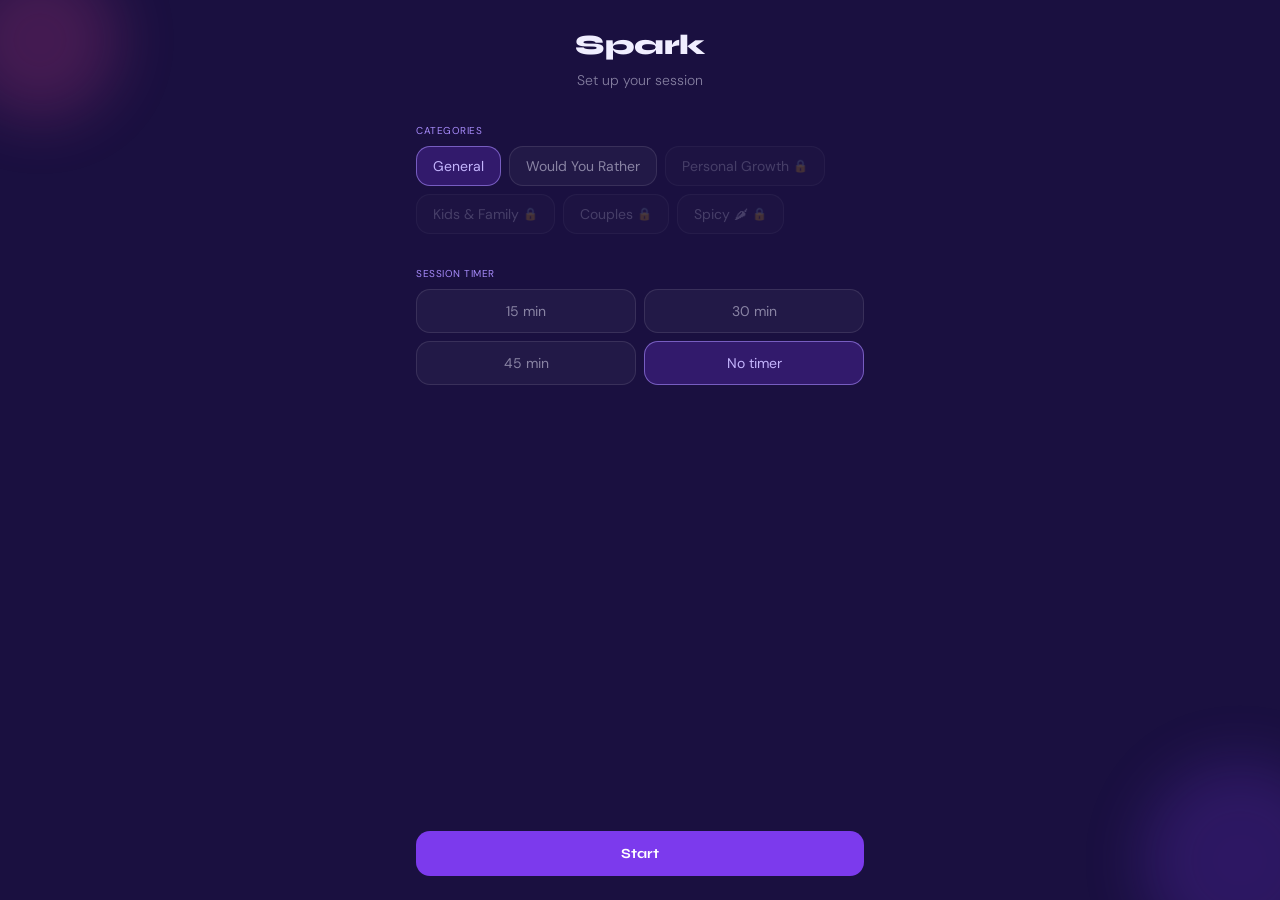
==== setup.html @ d1737451 "Initial Spark scaffold for GitHub Pages. Adds the Phase 1 vanilla web app with onboarding, setup, ga" ====
<!DOCTYPE html>
<html lang="en">
<head>
  <meta charset="UTF-8">
  <meta name="viewport" content="width=device-width, initial-scale=1.0, viewport-fit=cover">
  <meta name="theme-color" content="#1A1040">
  <title>Spark — Setup</title>
  <link rel="icon" href="assets/icons/logo.svg" type="image/svg+xml">
  <link rel="stylesheet" href="style.css">
</head>
<body>
  <div class="app">
    <div class="glow glow--pink" aria-hidden="true"></div>
    <div class="glow glow--violet" aria-hidden="true"></div>

    <header class="app__header">
      <h1 class="logo">Spark</h1>
      <p class="tagline" id="setup-title">Set up your session</p>
    </header>

    <main>
      <section class="section hidden" id="learn-section">
        <p class="label" id="target-lang-label">Language to learn</p>
        <div class="selector-grid selector-grid--4 mb-md" id="lang-selector"></div>

        <p class="label" id="level-label">Your level</p>
        <div class="selector-grid" id="level-selector"></div>
      </section>

      <section class="section">
        <p class="label" id="categories-label">Categories</p>
        <div class="chips" id="category-chips"></div>
      </section>

      <section class="section">
        <p class="label" id="timer-label">Session timer</p>
        <div class="selector-grid" id="timer-selector"></div>
      </section>
    </main>

    <footer class="app__footer">
      <button type="button" class="btn btn--primary" id="btn-start">Start</button>
    </footer>
  </div>

  <script src="app.js"></script>
  <script src="components/selector.js"></script>
  <script>
    (async function () {
      const prefs = Spark.getPrefs();
      const params = new URLSearchParams(window.location.search);
      const showLearn = prefs.mode === 'learn' || params.get('step') === 'learn';

      document.getElementById('setup-title').textContent = Spark.t('setupTitle');
      document.getElementById('categories-label').textContent = Spark.t('categories');
      document.getElementById('timer-label').textContent = Spark.t('timer');
      document.getElementById('btn-start').textContent = Spark.t('startGame');

      let selectedCategories = [...prefs.categories];
      let selectedLang = prefs.targetLang;
      let selectedLevel = prefs.level;
      let selectedTimer = prefs.timerMinutes;

      const categories = await Spark.loadCategories();
      const categoryContainer = document.getElementById('category-chips');

      function refreshCategories() {
        SparkSelector.renderCategoryChips(
          categoryContainer,
          categories,
          selectedCategories,
          (next) => {
            selectedCategories = next;
            refreshCategories();
          }
        );
      }

      refreshCategories();

      function refreshTimer() {
        SparkSelector.renderTimerSelector(
          document.getElementById('timer-selector'),
          selectedTimer,
          (minutes) => {
            selectedTimer = minutes;
            refreshTimer();
          }
        );
      }
      refreshTimer();

      if (showLearn) {
        document.getElementById('learn-section').classList.remove('hidden');
        document.getElementById('target-lang-label').textContent = Spark.t('targetLang');
        document.getElementById('level-label').textContent = Spark.t('level');

        function refreshLang() {
          SparkSelector.renderLanguageSelector(
            document.getElementById('lang-selector'),
            selectedLang,
            (lang) => {
              selectedLang = lang;
              refreshLang();
            }
          );
        }
        refreshLang();

        function refreshLevel() {
          SparkSelector.renderLevelSelector(
            document.getElementById('level-selector'),
            selectedLevel,
            (level) => {
              selectedLevel = level;
              refreshLevel();
            }
          );
        }
        refreshLevel();
      }

      document.getElementById('btn-start').addEventListener('click', async () => {
        if (selectedCategories.length === 0) {
          alert(Spark.t('selectCategory'));
          return;
        }

        Spark.setPrefs({
          categories: selectedCategories,
          targetLang: selectedLang,
          level: selectedLevel,
          timerMinutes: selectedTimer,
        });

        const allQuestions = await Spark.loadQuestions();
        const filtered = allQuestions.filter((q) =>
          selectedCategories.includes(q.category)
        );

        if (filtered.length === 0) {
          alert(Spark.t('noQuestions'));
          return;
        }

        Spark.startSession(filtered);
        Spark.navigate('game.html');
      });
    })();
  </script>
</body>
</html>
---- style.css ----
/* ==========================================================================
   Spark Design System
   ========================================================================== */

@import url('https://fonts.googleapis.com/css2?family=Syne:wght@400;500;700;800&family=DM+Sans:ital,wght@0,300;0,400;0,500;1,300&display=swap');

/* --------------------------------------------------------------------------
   Design Tokens
   -------------------------------------------------------------------------- */

:root {
  /* Colors — dark mode (default) */
  --color-bg-deep: #1A1040;
  --color-primary: #7C3AED;
  --color-primary-soft: #A78BFA;
  --color-pink: #EC4899;
  --color-pink-light: #F472B6;
  --color-text: #F0EEFF;
  --color-text-muted: rgba(240, 238, 255, 0.5);
  --color-text-translation: rgba(240, 238, 255, 0.4);
  --color-chip-text-selected: #C4B5FD;

  /* Surfaces */
  --color-surface: rgba(255, 255, 255, 0.04);
  --color-surface-border: rgba(255, 255, 255, 0.1);
  --color-surface-hover: rgba(255, 255, 255, 0.06);
  --color-chip-selected-bg: rgba(124, 58, 237, 0.25);
  --color-chip-selected-border: rgba(167, 139, 250, 0.6);
  --color-card-border: rgba(167, 139, 250, 0.2);

  /* Typography */
  --font-display: 'Syne', sans-serif;
  --font-body: 'DM Sans', sans-serif;

  --text-xs: 10px;
  --text-sm: 13px;
  --text-base: 14px;
  --text-lg: 18px;
  --text-xl: 22px;
  --text-2xl: 28px;
  --text-hero: 36px;

  /* Spacing */
  --space-xs: 4px;
  --space-sm: 8px;
  --space-md: 16px;
  --space-lg: 24px;
  --space-xl: 32px;
  --space-2xl: 48px;

  /* Layout */
  --radius-sm: 8px;
  --radius-md: 14px;
  --radius-lg: 24px;
  --max-width: 480px;

  /* Glow */
  --glow-violet: rgba(124, 58, 237, 0.2);
  --glow-pink: rgba(236, 72, 153, 0.2);
}

/* Light mode */
@media (prefers-color-scheme: light) {
  :root.auto-theme {
    --color-bg-deep: #F5F3FF;
    --color-text: #1A1040;
    --color-text-muted: rgba(26, 16, 64, 0.5);
    --color-text-translation: rgba(26, 16, 64, 0.4);
    --color-surface: #EDE9FE;
    --color-surface-border: rgba(124, 58, 237, 0.15);
    --color-surface-hover: rgba(124, 58, 237, 0.08);
    --color-card-border: rgba(124, 58, 237, 0.2);
  }
}

/* --------------------------------------------------------------------------
   Reset & Base
   -------------------------------------------------------------------------- */

*,
*::before,
*::after {
  box-sizing: border-box;
  margin: 0;
  padding: 0;
}

html {
  font-size: 16px;
  -webkit-text-size-adjust: 100%;
}

body {
  font-family: var(--font-body);
  font-weight: 400;
  color: var(--color-text);
  background-color: var(--color-bg-deep);
  min-height: 100dvh;
  line-height: 1.5;
  overflow-x: hidden;
  -webkit-font-smoothing: antialiased;
}

img,
svg {
  display: block;
  max-width: 100%;
}

button {
  font-family: inherit;
  cursor: pointer;
  border: none;
  background: none;
  color: inherit;
}

a {
  color: var(--color-primary-soft);
  text-decoration: none;
}

/* --------------------------------------------------------------------------
   Layout
   -------------------------------------------------------------------------- */

.app {
  display: flex;
  flex-direction: column;
  min-height: 100dvh;
  max-width: var(--max-width);
  margin: 0 auto;
  padding: var(--space-lg) var(--space-md);
  position: relative;
}

.app--game {
  padding: 0;
  max-width: none;
}

.app__header {
  text-align: center;
  margin-bottom: var(--space-xl);
}

.app__footer {
  margin-top: auto;
  padding-top: var(--space-lg);
  text-align: center;
}

/* Ambient glows */
.glow {
  position: fixed;
  border-radius: 50%;
  filter: blur(30px);
  pointer-events: none;
  z-index: 0;
}

.glow--violet {
  width: 200px;
  height: 200px;
  background: var(--color-primary);
  opacity: 0.2;
  bottom: -60px;
  right: -60px;
}

.glow--pink {
  width: 160px;
  height: 160px;
  background: var(--color-pink);
  opacity: 0.2;
  top: -40px;
  left: -40px;
}

.app > *:not(.glow) {
  position: relative;
  z-index: 1;
}

/* --------------------------------------------------------------------------
   Typography
   -------------------------------------------------------------------------- */

.logo {
  font-family: var(--font-display);
  font-weight: 800;
  font-size: var(--text-2xl);
  color: var(--color-text);
  letter-spacing: -0.02em;
}

.logo__icon {
  width: 40px;
  height: 40px;
  margin: 0 auto var(--space-sm);
}

.tagline {
  font-family: var(--font-body);
  font-weight: 300;
  font-size: var(--text-base);
  color: var(--color-text-muted);
  margin-top: var(--space-xs);
}

.heading {
  font-family: var(--font-display);
  font-weight: 500;
  font-size: var(--text-xl);
  color: var(--color-text);
  margin-bottom: var(--space-md);
}

.subheading {
  font-family: var(--font-body);
  font-weight: 400;
  font-size: var(--text-sm);
  color: var(--color-text-muted);
  margin-bottom: var(--space-lg);
}

.label {
  font-family: var(--font-body);
  font-weight: 400;
  font-size: var(--text-xs);
  letter-spacing: 0.05em;
  text-transform: uppercase;
  color: var(--color-primary-soft);
  margin-bottom: var(--space-sm);
}

.section {
  margin-bottom: var(--space-xl);
}

.section__title {
  font-family: var(--font-display);
  font-weight: 500;
  font-size: var(--text-lg);
  margin-bottom: var(--space-md);
}

/* --------------------------------------------------------------------------
   Buttons
   -------------------------------------------------------------------------- */

.btn {
  display: inline-flex;
  align-items: center;
  justify-content: center;
  width: 100%;
  padding: 14px 28px;
  border-radius: var(--radius-md);
  font-family: var(--font-display);
  font-weight: 700;
  font-size: var(--text-base);
  transition: opacity 0.2s, transform 0.15s;
  -webkit-tap-highlight-color: transparent;
}

.btn:active {
  transform: scale(0.98);
}

.btn--primary {
  background: var(--color-primary);
  color: #ffffff;
}

.btn--primary:hover {
  opacity: 0.92;
}

.btn--secondary {
  background: var(--color-surface-hover);
  color: rgba(240, 238, 255, 0.8);
  border: 1px solid var(--color-surface-border);
}

.btn--secondary:hover {
  background: rgba(255, 255, 255, 0.1);
}

.btn-group {
  display: flex;
  flex-direction: column;
  gap: var(--space-md);
}

.btn-group--horizontal {
  flex-direction: row;
}

.btn-group--horizontal .btn {
  flex: 1;
}

/* --------------------------------------------------------------------------
   Category Chips
   -------------------------------------------------------------------------- */

.chips {
  display: flex;
  flex-wrap: wrap;
  gap: var(--space-sm);
}

.chip {
  display: inline-flex;
  align-items: center;
  gap: var(--space-xs);
  padding: 10px 16px;
  border-radius: var(--radius-md);
  font-family: var(--font-body);
  font-weight: 400;
  font-size: var(--text-base);
  background: var(--color-surface);
  border: 1px solid var(--color-surface-border);
  color: var(--color-text-muted);
  transition: background 0.2s, border-color 0.2s, color 0.2s;
  -webkit-tap-highlight-color: transparent;
}

.chip--selected {
  background: var(--color-chip-selected-bg);
  border-color: var(--color-chip-selected-border);
  color: var(--color-chip-text-selected);
}

.chip--disabled {
  opacity: 0.25;
  cursor: not-allowed;
  pointer-events: none;
}

.chip--disabled::after {
  content: ' ∅';
  opacity: 0.6;
}

.chip--locked {
  opacity: 0.4;
  cursor: not-allowed;
}

.chip--locked::after {
  content: ' 🔒';
  font-size: 12px;
}

/* --------------------------------------------------------------------------
   Selector (Language / Level / Timer)
   -------------------------------------------------------------------------- */

.selector-grid {
  display: grid;
  grid-template-columns: repeat(2, 1fr);
  gap: var(--space-sm);
}

.selector-grid--4 {
  grid-template-columns: repeat(4, 1fr);
}

.selector-option {
  padding: 12px;
  border-radius: var(--radius-md);
  font-family: var(--font-body);
  font-weight: 400;
  font-size: var(--text-base);
  text-align: center;
  background: var(--color-surface);
  border: 1px solid var(--color-surface-border);
  color: var(--color-text-muted);
  transition: background 0.2s, border-color 0.2s, color 0.2s;
  -webkit-tap-highlight-color: transparent;
}

.selector-option--selected {
  background: var(--color-chip-selected-bg);
  border-color: var(--color-chip-selected-border);
  color: var(--color-chip-text-selected);
}

.selector-option:active {
  transform: scale(0.97);
}

/* --------------------------------------------------------------------------
   Question Card
   -------------------------------------------------------------------------- */

.card-container {
  flex: 1;
  display: flex;
  align-items: center;
  justify-content: center;
  padding: var(--space-md);
  min-height: 100dvh;
  position: relative;
}

.card {
  width: 100%;
  max-width: var(--max-width);
  min-height: 70dvh;
  padding: var(--space-xl) var(--space-lg);
  border-radius: var(--radius-lg);
  border: 1px solid var(--color-card-border);
  background: var(--color-bg-deep);
  display: flex;
  flex-direction: column;
  justify-content: center;
  position: relative;
  overflow: hidden;
  touch-action: pan-y;
  user-select: none;
  transition: transform 0.25s ease, opacity 0.25s ease;
}

.card__glow-violet,
.card__glow-pink {
  position: absolute;
  border-radius: 50%;
  filter: blur(30px);
  pointer-events: none;
}

.card__glow-violet {
  width: 120px;
  height: 120px;
  background: var(--color-primary);
  opacity: 0.2;
  bottom: 20px;
  right: 20px;
}

.card__glow-pink {
  width: 100px;
  height: 100px;
  background: var(--color-pink);
  opacity: 0.2;
  top: 20px;
  left: 20px;
}

.card__meta {
  display: flex;
  align-items: center;
  gap: var(--space-sm);
  margin-bottom: var(--space-lg);
}

.card__category {
  font-family: var(--font-body);
  font-weight: 400;
  font-size: var(--text-xs);
  letter-spacing: 2px;
  text-transform: uppercase;
  color: var(--color-primary-soft);
}

.card__level {
  font-family: var(--font-body);
  font-weight: 400;
  font-size: var(--text-xs);
  padding: 2px 8px;
  border-radius: 999px;
  border: 1px solid var(--color-primary);
  color: var(--color-primary);
}

.card__question {
  font-family: var(--font-display);
  font-weight: 500;
  font-size: clamp(var(--text-lg), 5vw, var(--text-xl));
  color: var(--color-text);
  line-height: 1.4;
  margin-bottom: var(--space-md);
}

.card__translation {
  font-family: var(--font-body);
  font-weight: 300;
  font-style: italic;
  font-size: var(--text-sm);
  color: var(--color-text-translation);
  line-height: 1.5;
}

.card__footer {
  display: flex;
  justify-content: space-between;
  align-items: center;
  margin-top: auto;
  padding-top: var(--space-xl);
  font-family: var(--font-body);
  font-size: var(--text-xs);
  color: rgba(240, 238, 255, 0.25);
}

.card--swipe-up {
  transform: translateY(-120%);
  opacity: 0;
}

.card--swipe-down {
  transform: translateY(120%);
  opacity: 0;
}

.card--swipe-left {
  transform: translateX(-120%);
  opacity: 0;
}

.card--swipe-right {
  transform: translateX(120%);
  opacity: 0;
}

/* --------------------------------------------------------------------------
   Session Border Timer
   -------------------------------------------------------------------------- */

.timer-border {
  position: fixed;
  inset: 0;
  pointer-events: none;
  z-index: 100;
}

.timer-border__svg {
  width: 100%;
  height: 100%;
}

.timer-border__rect {
  fill: none;
  stroke: var(--color-primary);
  stroke-width: 2;
  filter: drop-shadow(0 0 8px var(--color-primary));
  transition: stroke-dashoffset 1s linear;
}

/* --------------------------------------------------------------------------
   End Screen
   -------------------------------------------------------------------------- */

.end-screen {
  text-align: center;
  display: flex;
  flex-direction: column;
  align-items: center;
  justify-content: center;
  min-height: 60dvh;
  gap: var(--space-lg);
}

.end-screen__icon {
  width: 64px;
  height: 64px;
  color: var(--color-primary);
}

.end-screen__title {
  font-family: var(--font-display);
  font-weight: 500;
  font-size: var(--text-2xl);
}

.end-screen__stats {
  font-family: var(--font-body);
  font-size: var(--text-sm);
  color: var(--color-text-muted);
}

/* --------------------------------------------------------------------------
   Settings link
   -------------------------------------------------------------------------- */

.settings-link {
  display: inline-block;
  margin-top: var(--space-lg);
  font-size: var(--text-sm);
  color: var(--color-text-muted);
  text-decoration: underline;
  text-underline-offset: 3px;
}

.settings-link:hover {
  color: var(--color-primary-soft);
}

/* --------------------------------------------------------------------------
   Utility
   -------------------------------------------------------------------------- */

.hidden {
  display: none !important;
}

.sr-only {
  position: absolute;
  width: 1px;
  height: 1px;
  padding: 0;
  margin: -1px;
  overflow: hidden;
  clip: rect(0, 0, 0, 0);
  white-space: nowrap;
  border: 0;
}

.text-center {
  text-align: center;
}

.mt-lg {
  margin-top: var(--space-lg);
}

.mb-md {
  margin-bottom: var(--space-md);
}
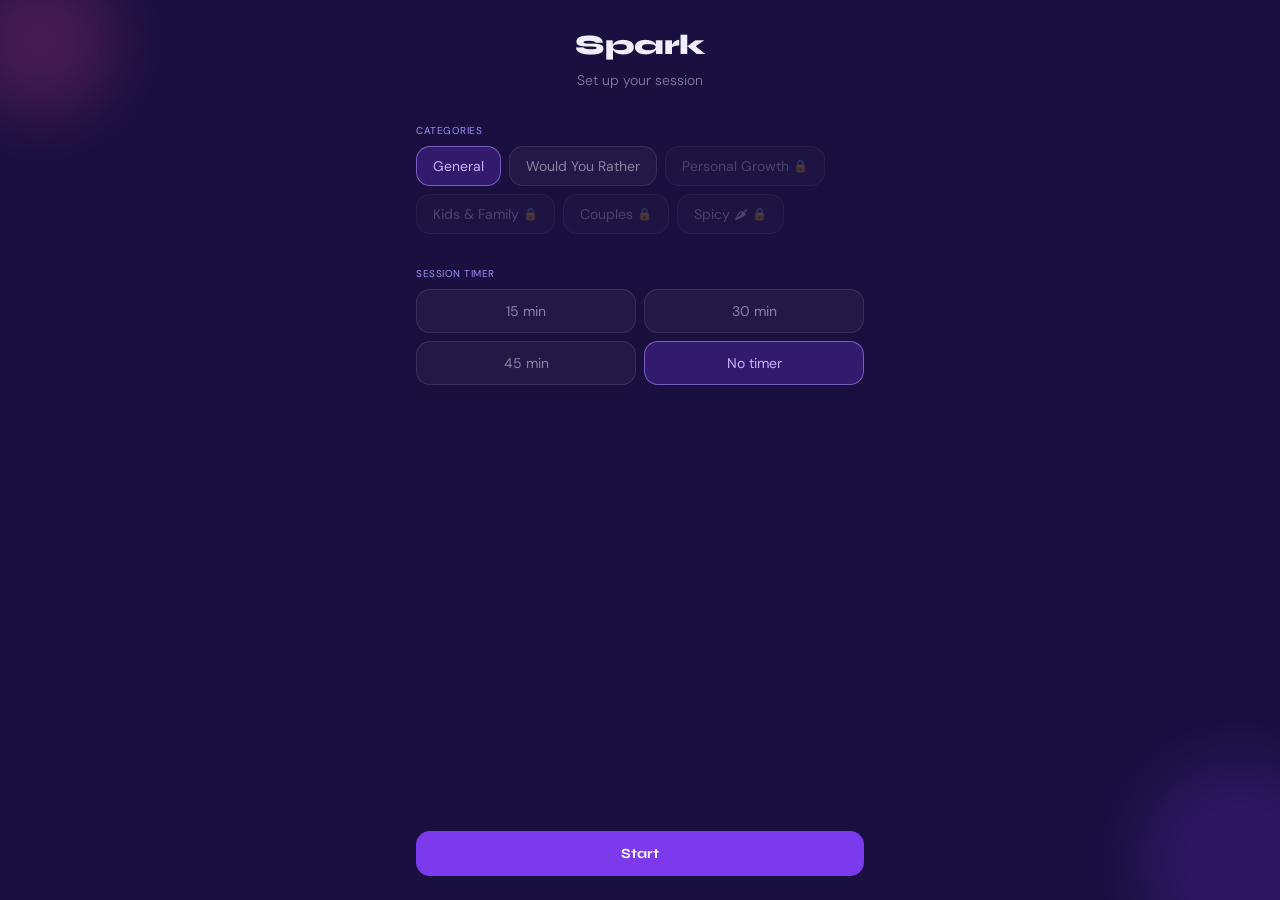
==== commit d8bb7e62: "Add 300 questions and coming-soon modal for locked categories. Ship 150 General and 150 Would You Ra" ====
--- a/setup.html
+++ b/setup.html
@@ -44,6 +44,7 @@
   </div>
 
   <script src="app.js"></script>
+  <script src="components/modal.js"></script>
   <script src="components/selector.js"></script>
   <script>
     (async function () {
@@ -72,7 +73,8 @@
           (next) => {
             selectedCategories = next;
             refreshCategories();
-          }
+          },
+          (cat) => SparkModal.showComingSoon(cat)
         );
       }
 
--- a/style.css
+++ b/style.css
@@ -344,8 +344,8 @@
 }
 
 .chip--locked {
-  opacity: 0.4;
-  cursor: not-allowed;
+  opacity: 0.45;
+  cursor: pointer;
 }
 
 .chip--locked::after {
@@ -401,6 +401,7 @@
   align-items: center;
   justify-content: center;
   padding: var(--space-md);
+  padding-bottom: calc(var(--space-2xl) + env(safe-area-inset-bottom, 0px));
   min-height: 100dvh;
   position: relative;
 }
@@ -408,19 +409,18 @@
 .card {
   width: 100%;
   max-width: var(--max-width);
-  min-height: 70dvh;
+  min-height: 72dvh;
   padding: var(--space-xl) var(--space-lg);
   border-radius: var(--radius-lg);
   border: 1px solid var(--color-card-border);
   background: var(--color-bg-deep);
   display: flex;
   flex-direction: column;
-  justify-content: center;
   position: relative;
   overflow: hidden;
-  touch-action: pan-y;
+  touch-action: none;
   user-select: none;
-  transition: transform 0.25s ease, opacity 0.25s ease;
+  will-change: transform;
 }
 
 .card__glow-violet,
@@ -453,7 +453,16 @@
   display: flex;
   align-items: center;
   gap: var(--space-sm);
-  margin-bottom: var(--space-lg);
+  flex-shrink: 0;
+}
+
+.card__body {
+  flex: 1;
+  display: flex;
+  flex-direction: column;
+  justify-content: center;
+  gap: var(--space-lg);
+  padding: var(--space-lg) 0;
 }
 
 .card__category {
@@ -478,19 +487,52 @@
 .card__question {
   font-family: var(--font-display);
   font-weight: 500;
-  font-size: clamp(var(--text-lg), 5vw, var(--text-xl));
+  font-size: clamp(1.5rem, 7vw, 2rem);
   color: var(--color-text);
-  line-height: 1.4;
-  margin-bottom: var(--space-md);
+  line-height: 1.35;
 }
 
 .card__translation {
   font-family: var(--font-body);
   font-weight: 300;
   font-style: italic;
-  font-size: var(--text-sm);
+  font-size: clamp(1rem, 4.5vw, 1.125rem);
   color: var(--color-text-translation);
-  line-height: 1.5;
+  line-height: 1.45;
+}
+
+.card__example {
+  margin-top: var(--space-md);
+  padding-top: var(--space-lg);
+  border-top: 1px solid rgba(167, 139, 250, 0.15);
+}
+
+.card__example-label {
+  font-family: var(--font-body);
+  font-weight: 400;
+  font-size: var(--text-xs);
+  letter-spacing: 0.08em;
+  text-transform: uppercase;
+  color: var(--color-primary-soft);
+  margin-bottom: var(--space-sm);
+}
+
+.card__example-text {
+  font-family: var(--font-body);
+  font-weight: 400;
+  font-size: clamp(0.95rem, 4vw, 1.05rem);
+  color: var(--color-text-muted);
+  line-height: 1.45;
+}
+
+.card__example-translation {
+  font-family: var(--font-body);
+  font-weight: 300;
+  font-style: italic;
+  font-size: clamp(0.875rem, 3.5vw, 1rem);
+  color: var(--color-text-translation);
+  line-height: 1.45;
+  margin-top: var(--space-xs);
 }
 
 .card__footer {
@@ -504,24 +546,35 @@
   color: rgba(240, 238, 255, 0.25);
 }
 
-.card--swipe-up {
-  transform: translateY(-120%);
-  opacity: 0;
-}
-
-.card--swipe-down {
-  transform: translateY(120%);
-  opacity: 0;
-}
-
-.card--swipe-left {
-  transform: translateX(-120%);
-  opacity: 0;
-}
-
-.card--swipe-right {
-  transform: translateX(120%);
-  opacity: 0;
+/* --------------------------------------------------------------------------
+   Game screen controls
+   -------------------------------------------------------------------------- */
+
+.game-exit {
+  position: fixed;
+  bottom: max(var(--space-lg), env(safe-area-inset-bottom, 0px));
+  left: 50%;
+  transform: translateX(-50%);
+  z-index: 110;
+  padding: 12px 32px;
+  border-radius: 999px;
+  background: rgba(26, 16, 64, 0.85);
+  border: 1px solid rgba(167, 139, 250, 0.35);
+  font-family: var(--font-body);
+  font-weight: 400;
+  font-size: var(--text-base);
+  color: var(--color-text-muted);
+  backdrop-filter: blur(12px);
+  -webkit-backdrop-filter: blur(12px);
+  transition: background 0.2s, color 0.2s, border-color 0.2s;
+  -webkit-tap-highlight-color: transparent;
+  box-shadow: 0 4px 24px rgba(0, 0, 0, 0.3);
+}
+
+.game-exit:active {
+  background: rgba(124, 58, 237, 0.25);
+  border-color: rgba(167, 139, 250, 0.6);
+  color: var(--color-text);
 }
 
 /* --------------------------------------------------------------------------
@@ -625,6 +678,75 @@
   margin-top: var(--space-lg);
 }
 
+/* --------------------------------------------------------------------------
+   Modal
+   -------------------------------------------------------------------------- */
+
+.modal {
+  position: fixed;
+  inset: 0;
+  z-index: 200;
+  display: flex;
+  align-items: center;
+  justify-content: center;
+  padding: var(--space-lg);
+}
+
+.modal.hidden {
+  display: none;
+}
+
+.modal__backdrop {
+  position: absolute;
+  inset: 0;
+  background: rgba(10, 6, 26, 0.75);
+  backdrop-filter: blur(4px);
+  -webkit-backdrop-filter: blur(4px);
+}
+
+.modal__panel {
+  position: relative;
+  width: 100%;
+  max-width: 340px;
+  padding: var(--space-xl) var(--space-lg);
+  border-radius: var(--radius-lg);
+  border: 1px solid var(--color-card-border);
+  background: var(--color-bg-deep);
+  text-align: center;
+  box-shadow: 0 24px 64px rgba(0, 0, 0, 0.45);
+}
+
+.modal__label {
+  font-family: var(--font-body);
+  font-size: var(--text-xs);
+  letter-spacing: 0.12em;
+  text-transform: uppercase;
+  color: var(--color-primary-soft);
+  margin-bottom: var(--space-sm);
+}
+
+.modal__title {
+  font-family: var(--font-display);
+  font-weight: 500;
+  font-size: var(--text-xl);
+  color: var(--color-text);
+  margin-bottom: var(--space-md);
+}
+
+.modal__body {
+  font-family: var(--font-body);
+  font-size: var(--text-base);
+  color: var(--color-text-muted);
+  line-height: 1.55;
+  margin-bottom: var(--space-lg);
+}
+
+.modal__panel .btn {
+  width: auto;
+  min-width: 140px;
+  margin: 0 auto;
+}
+
 .mb-md {
   margin-bottom: var(--space-md);
 }
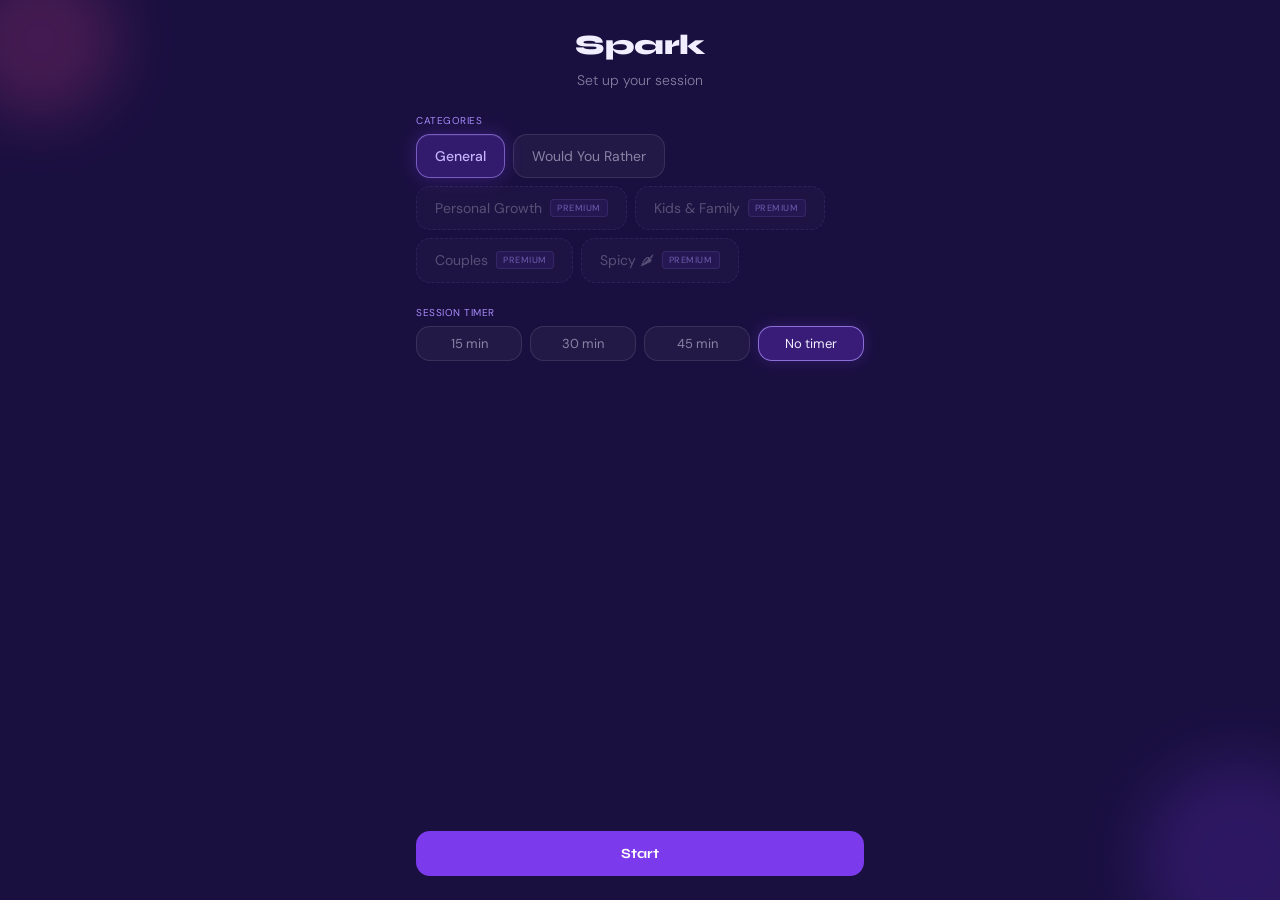
==== commit e0fcff37: "Redesign setup screen with game-style chip selectors. Use flag language chips, inline level descript" ====
--- a/setup.html
+++ b/setup.html
@@ -9,36 +9,37 @@
   <link rel="stylesheet" href="style.css">
 </head>
 <body>
-  <div class="app">
+  <div class="app app--setup">
     <div class="glow glow--pink" aria-hidden="true"></div>
     <div class="glow glow--violet" aria-hidden="true"></div>
 
-    <header class="app__header">
+    <header class="app__header app__header--compact">
       <h1 class="logo">Spark</h1>
       <p class="tagline" id="setup-title">Set up your session</p>
     </header>
 
-    <main>
+    <main class="setup-main">
       <section class="section hidden" id="learn-section">
         <p class="label" id="target-lang-label">Language to learn</p>
-        <div class="selector-grid selector-grid--4 mb-md" id="lang-selector"></div>
+        <div id="lang-selector"></div>
 
         <p class="label" id="level-label">Your level</p>
-        <div class="selector-grid" id="level-selector"></div>
+        <div id="level-selector"></div>
+        <p class="level-desc" id="level-desc"></p>
       </section>
 
       <section class="section">
         <p class="label" id="categories-label">Categories</p>
-        <div class="chips" id="category-chips"></div>
+        <div id="category-chips"></div>
       </section>
 
       <section class="section">
         <p class="label" id="timer-label">Session timer</p>
-        <div class="selector-grid" id="timer-selector"></div>
+        <div id="timer-selector"></div>
       </section>
     </main>
 
-    <footer class="app__footer">
+    <footer class="app__footer app__footer--sticky">
       <button type="button" class="btn btn--primary" id="btn-start">Start</button>
     </footer>
   </div>
@@ -64,6 +65,7 @@
 
       const categories = await Spark.loadCategories();
       const categoryContainer = document.getElementById('category-chips');
+      const levelDescEl = document.getElementById('level-desc');
 
       function refreshCategories() {
         SparkSelector.renderCategoryChips(
@@ -116,7 +118,8 @@
             (level) => {
               selectedLevel = level;
               refreshLevel();
-            }
+            },
+            levelDescEl
           );
         }
         refreshLevel();
--- a/style.css
+++ b/style.css
@@ -101,6 +101,11 @@
   -webkit-font-smoothing: antialiased;
 }
 
+body:has(.app--game) {
+  overflow: hidden;
+  height: 100dvh;
+}
+
 img,
 svg {
   display: block;
@@ -137,6 +142,10 @@
 .app--game {
   padding: 0;
   max-width: none;
+  height: 100dvh;
+  display: flex;
+  flex-direction: column;
+  overflow: hidden;
 }
 
 .app__header {
@@ -344,17 +353,170 @@
 }
 
 .chip--locked {
-  opacity: 0.45;
+  opacity: 0.55;
   cursor: pointer;
 }
 
-.chip--locked::after {
-  content: ' 🔒';
-  font-size: 12px;
-}
-
-/* --------------------------------------------------------------------------
-   Selector (Language / Level / Timer)
+.chip__premium {
+  font-size: 9px;
+  font-weight: 500;
+  letter-spacing: 0.06em;
+  text-transform: uppercase;
+  color: var(--color-primary-soft);
+  background: rgba(124, 58, 237, 0.15);
+  border: 1px solid rgba(167, 139, 250, 0.25);
+  border-radius: 4px;
+  padding: 2px 6px;
+  margin-left: var(--space-xs);
+  flex-shrink: 0;
+}
+
+.chip__label {
+  line-height: 1.3;
+}
+
+.chip__flag {
+  font-size: 1.1em;
+  line-height: 1;
+}
+
+/* --------------------------------------------------------------------------
+   Setup screen
+   -------------------------------------------------------------------------- */
+
+.app--setup .app__header--compact {
+  margin-bottom: calc(var(--space-xl) * 0.7);
+}
+
+.app--setup .section {
+  margin-bottom: calc(var(--space-xl) * 0.7);
+}
+
+.app--setup .label {
+  margin-bottom: calc(var(--space-sm) * 0.7);
+}
+
+.app--setup .setup-main {
+  flex: 1;
+}
+
+.app--setup .app__footer--sticky {
+  padding-top: calc(var(--space-md) * 0.7);
+}
+
+.chip-scroll {
+  display: flex;
+  flex-wrap: nowrap;
+  gap: var(--space-sm);
+  overflow-x: auto;
+  -webkit-overflow-scrolling: touch;
+  scrollbar-width: none;
+  margin: 0 calc(var(--space-md) * -1);
+  padding: 0 var(--space-md) 2px;
+}
+
+.chip-scroll::-webkit-scrollbar {
+  display: none;
+}
+
+.chip-scroll--timer {
+  display: grid;
+  grid-template-columns: repeat(4, 1fr);
+  gap: var(--space-sm);
+  overflow: visible;
+  margin: 0;
+  padding: 0;
+}
+
+.chip-scroll--timer .chip--timer {
+  padding: 8px 6px;
+  font-size: var(--text-sm);
+}
+
+.chip-row {
+  display: flex;
+  gap: var(--space-sm);
+}
+
+.chip-row--3 {
+  display: grid;
+  grid-template-columns: repeat(3, 1fr);
+  gap: var(--space-sm);
+}
+
+.chip--lang {
+  display: inline-flex;
+  align-items: center;
+  padding: 8px 14px;
+  font-size: var(--text-sm);
+  white-space: nowrap;
+  flex-shrink: 0;
+  gap: 6px;
+}
+
+.chip--level {
+  display: flex;
+  align-items: center;
+  justify-content: center;
+  padding: 10px 8px;
+  font-size: var(--text-sm);
+  text-align: center;
+}
+
+.chip--timer {
+  display: flex;
+  align-items: center;
+  justify-content: center;
+  font-size: var(--text-sm);
+  white-space: nowrap;
+}
+
+.level-desc {
+  font-family: var(--font-body);
+  font-size: var(--text-sm);
+  color: var(--color-text-muted);
+  line-height: 1.45;
+  margin-top: calc(var(--space-sm) * 0.7);
+  min-height: 1.45em;
+}
+
+.chips--categories .chip--category {
+  display: inline-flex;
+  align-items: center;
+  min-height: 44px;
+  padding: 12px 18px;
+  font-size: var(--text-base);
+}
+
+.chips--categories .chip--selected {
+  background: rgba(124, 58, 237, 0.32);
+  border-color: rgba(167, 139, 250, 0.75);
+  color: #F0EEFF;
+  box-shadow: 0 0 18px rgba(124, 58, 237, 0.3), inset 0 1px 0 rgba(255, 255, 255, 0.06);
+  font-weight: 500;
+}
+
+.chips--categories .chip--locked {
+  border-style: dashed;
+  border-color: rgba(167, 139, 250, 0.2);
+}
+
+.app--setup .chip--selected {
+  background: var(--color-chip-selected-bg);
+  border-color: var(--color-chip-selected-border);
+  color: var(--color-chip-text-selected);
+}
+
+.app--setup .chip-row--3 .chip--selected,
+.app--setup .chip-scroll .chip--selected {
+  background: rgba(124, 58, 237, 0.32);
+  border-color: rgba(167, 139, 250, 0.75);
+  color: #F0EEFF;
+  box-shadow: 0 0 14px rgba(124, 58, 237, 0.25);
+}
+
+/* --------------------------------------------------------------------------
+   Selector (Language / Level / Timer) — legacy grid fallback
    -------------------------------------------------------------------------- */
 
 .selector-grid {
@@ -401,15 +563,15 @@
   align-items: center;
   justify-content: center;
   padding: var(--space-md);
-  padding-bottom: calc(var(--space-2xl) + env(safe-area-inset-bottom, 0px));
-  min-height: 100dvh;
+  min-height: 0;
   position: relative;
 }
 
 .card {
   width: 100%;
   max-width: var(--max-width);
-  min-height: 72dvh;
+  max-height: calc(100dvh - 6.5rem - env(safe-area-inset-bottom, 16px));
+  min-height: min(68dvh, calc(100dvh - 6.5rem - env(safe-area-inset-bottom, 16px)));
   padding: var(--space-xl) var(--space-lg);
   border-radius: var(--radius-lg);
   border: 1px solid var(--color-card-border);
@@ -550,28 +712,37 @@
    Game screen controls
    -------------------------------------------------------------------------- */
 
-.game-exit {
-  position: fixed;
-  bottom: max(var(--space-lg), env(safe-area-inset-bottom, 0px));
-  left: 50%;
-  transform: translateX(-50%);
+.game-bar {
+  flex-shrink: 0;
+  width: 100%;
+  display: flex;
+  justify-content: center;
+  align-items: center;
+  padding: var(--space-md) var(--space-lg);
+  padding-bottom: calc(var(--space-xl) + env(safe-area-inset-bottom, 16px));
+  background: var(--color-bg-deep);
+  border-top: 1px solid rgba(167, 139, 250, 0.12);
   z-index: 110;
+}
+
+.game-bar__back {
+  display: inline-flex;
+  align-items: center;
+  justify-content: center;
+  min-width: 120px;
+  min-height: 44px;
   padding: 12px 32px;
   border-radius: 999px;
-  background: rgba(26, 16, 64, 0.85);
+  background: rgba(255, 255, 255, 0.08);
   border: 1px solid rgba(167, 139, 250, 0.35);
   font-family: var(--font-body);
   font-weight: 400;
   font-size: var(--text-base);
-  color: var(--color-text-muted);
-  backdrop-filter: blur(12px);
-  -webkit-backdrop-filter: blur(12px);
-  transition: background 0.2s, color 0.2s, border-color 0.2s;
+  color: var(--color-text);
   -webkit-tap-highlight-color: transparent;
-  box-shadow: 0 4px 24px rgba(0, 0, 0, 0.3);
-}
-
-.game-exit:active {
+}
+
+.game-bar__back:active {
   background: rgba(124, 58, 237, 0.25);
   border-color: rgba(167, 139, 250, 0.6);
   color: var(--color-text);
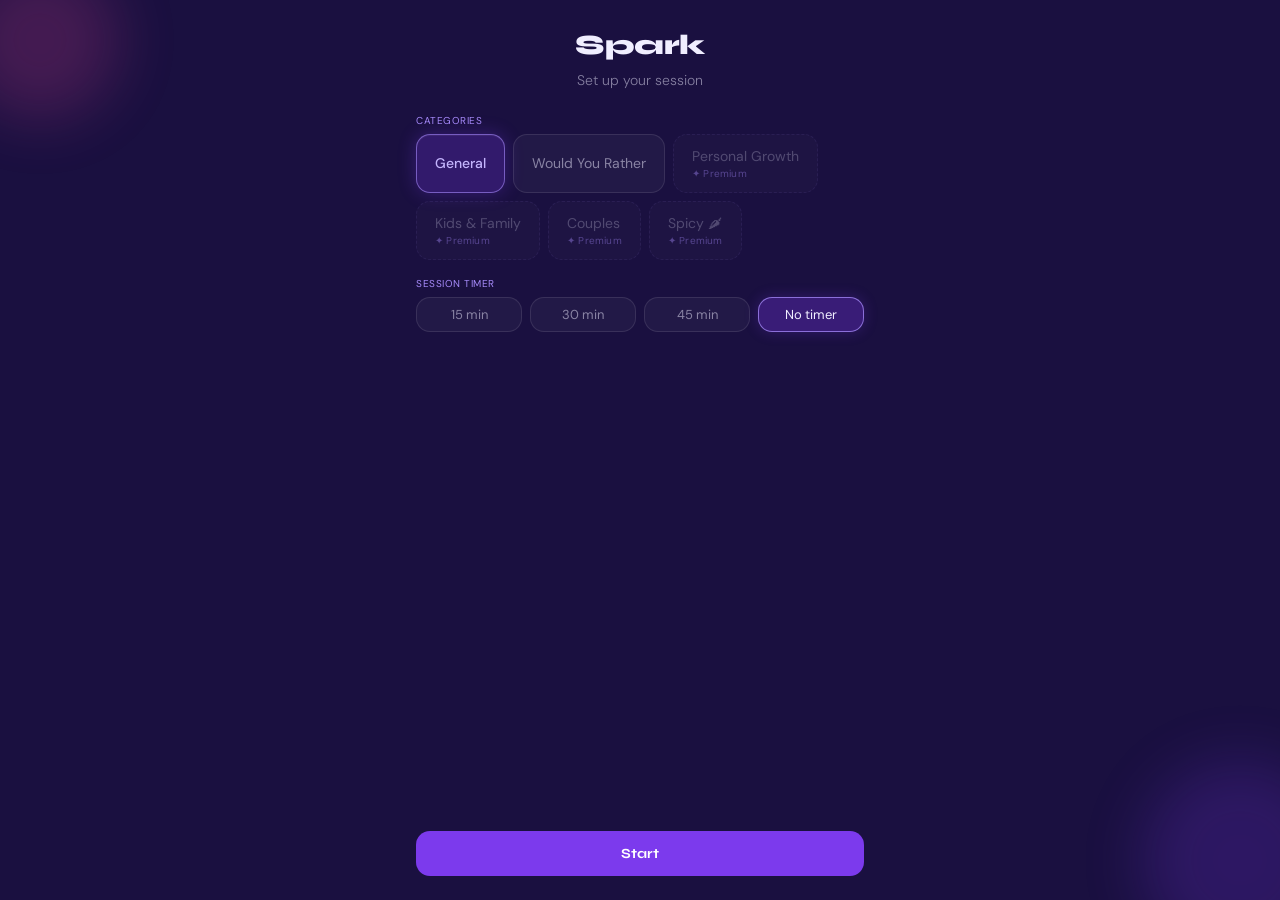
==== commit 6d6c68a2: "Polish setup chips, level hints, and premium category styling. Taller language pills with flags, cle" ====
--- a/setup.html
+++ b/setup.html
@@ -6,7 +6,7 @@
   <meta name="theme-color" content="#1A1040">
   <title>Spark — Setup</title>
   <link rel="icon" href="assets/icons/logo.svg" type="image/svg+xml">
-  <link rel="stylesheet" href="style.css">
+  <link rel="stylesheet" href="style.css?v=4">
 </head>
 <body>
   <div class="app app--setup">
@@ -28,12 +28,12 @@
         <p class="level-desc" id="level-desc"></p>
       </section>
 
-      <section class="section">
+      <section class="section section--categories">
         <p class="label" id="categories-label">Categories</p>
         <div id="category-chips"></div>
       </section>
 
-      <section class="section">
+      <section class="section section--timer">
         <p class="label" id="timer-label">Session timer</p>
         <div id="timer-selector"></div>
       </section>
--- a/style.css
+++ b/style.css
@@ -353,30 +353,42 @@
 }
 
 .chip--locked {
-  opacity: 0.55;
+  opacity: 0.5;
   cursor: pointer;
+  pointer-events: auto;
+}
+
+.chip__stack {
+  display: flex;
+  flex-direction: column;
+  align-items: flex-start;
+  gap: 3px;
 }
 
 .chip__premium {
-  font-size: 9px;
-  font-weight: 500;
-  letter-spacing: 0.06em;
-  text-transform: uppercase;
+  font-size: 10px;
+  font-weight: 400;
+  letter-spacing: 0.02em;
+  text-transform: none;
   color: var(--color-primary-soft);
-  background: rgba(124, 58, 237, 0.15);
-  border: 1px solid rgba(167, 139, 250, 0.25);
-  border-radius: 4px;
-  padding: 2px 6px;
-  margin-left: var(--space-xs);
-  flex-shrink: 0;
+  background: none;
+  border: none;
+  padding: 0;
+  margin: 0;
+  line-height: 1.2;
+  opacity: 0.85;
 }
 
 .chip__label {
   line-height: 1.3;
 }
 
+.chip__name {
+  line-height: 1.2;
+}
+
 .chip__flag {
-  font-size: 1.1em;
+  font-size: 1.15em;
   line-height: 1;
 }
 
@@ -394,6 +406,14 @@
 
 .app--setup .label {
   margin-bottom: calc(var(--space-sm) * 0.7);
+}
+
+.app--setup .section--categories {
+  margin-bottom: var(--space-md);
+}
+
+.app--setup .section--timer {
+  margin-bottom: calc(var(--space-xl) * 0.7);
 }
 
 .app--setup .setup-main {
@@ -447,11 +467,13 @@
 .chip--lang {
   display: inline-flex;
   align-items: center;
-  padding: 8px 14px;
+  padding: 11px 18px;
+  border-radius: 999px;
   font-size: var(--text-sm);
   white-space: nowrap;
   flex-shrink: 0;
-  gap: 6px;
+  gap: 8px;
+  min-height: 40px;
 }
 
 .chip--level {
@@ -474,6 +496,8 @@
 .level-desc {
   font-family: var(--font-body);
   font-size: var(--text-sm);
+  font-weight: 300;
+  font-style: italic;
   color: var(--color-text-muted);
   line-height: 1.45;
   margin-top: calc(var(--space-sm) * 0.7);
@@ -498,7 +522,9 @@
 
 .chips--categories .chip--locked {
   border-style: dashed;
-  border-color: rgba(167, 139, 250, 0.2);
+  border-color: rgba(167, 139, 250, 0.18);
+  flex-direction: column;
+  align-items: flex-start;
 }
 
 .app--setup .chip--selected {
